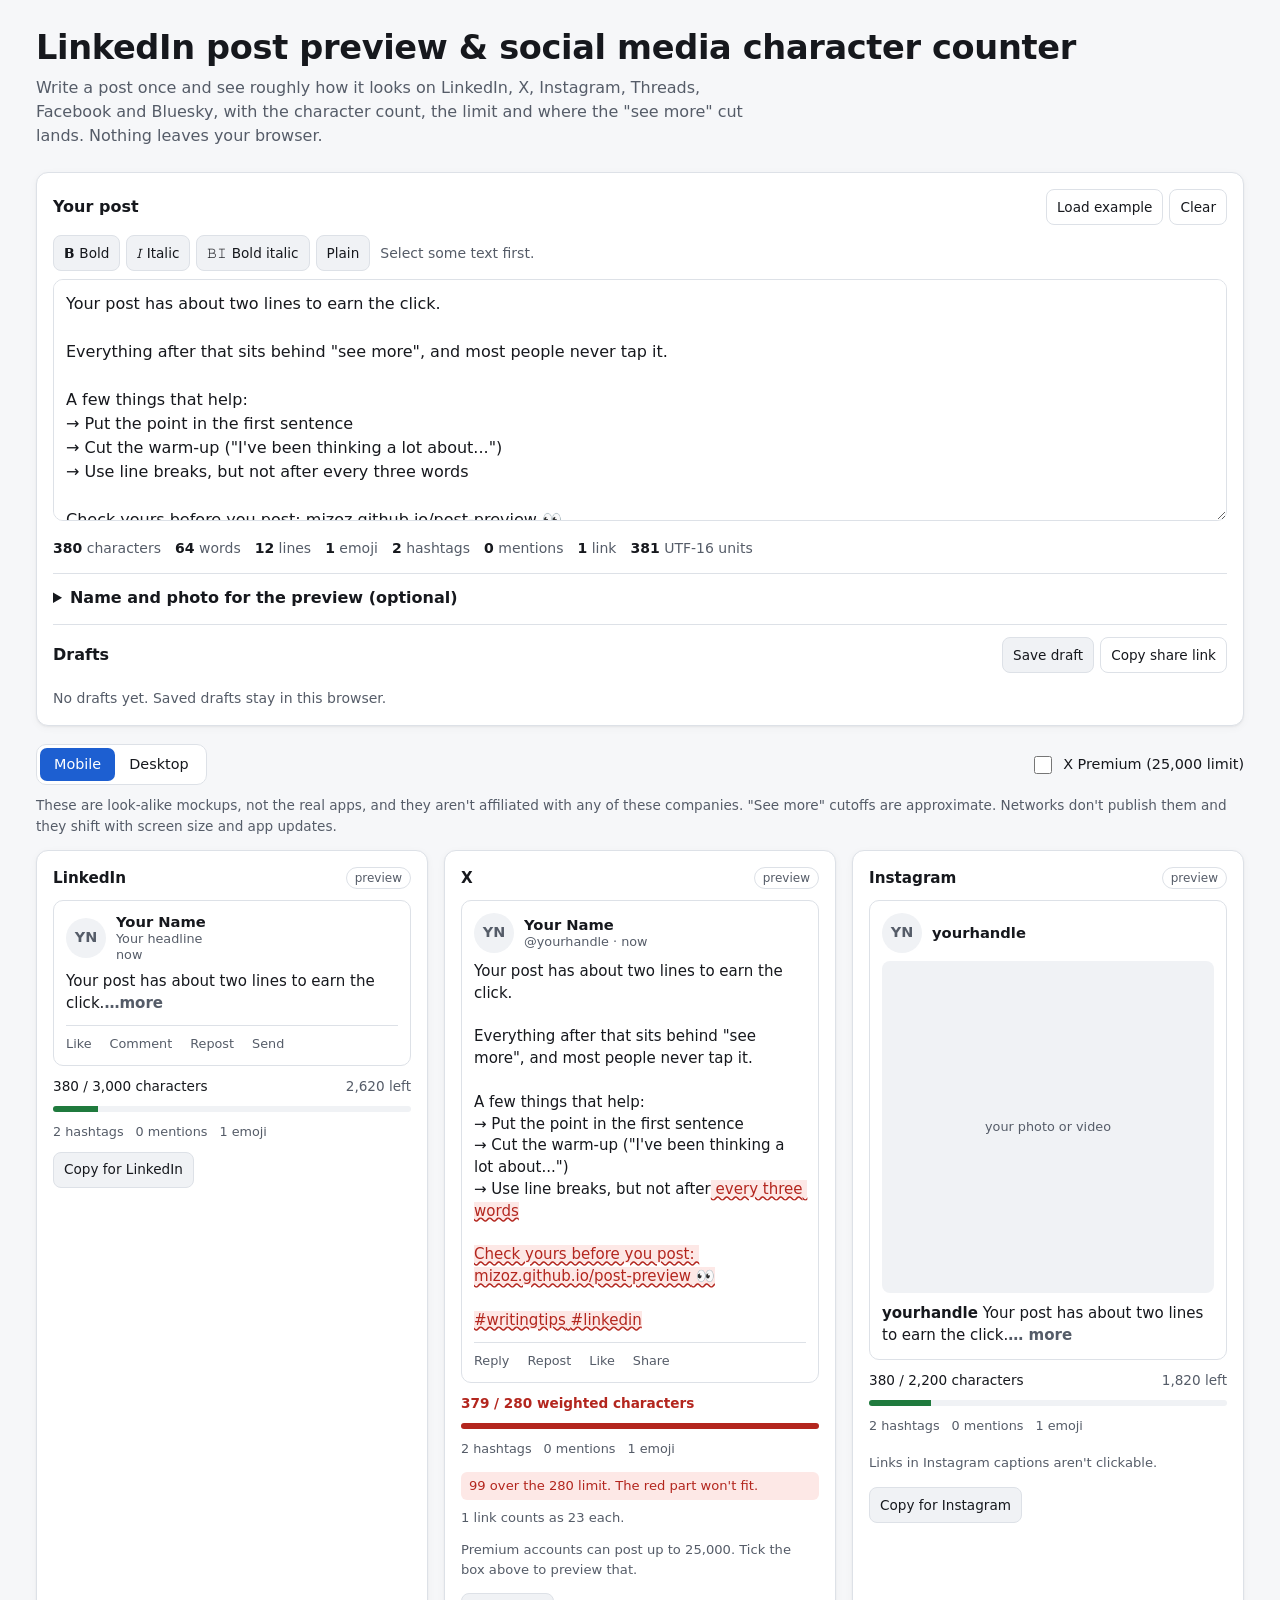
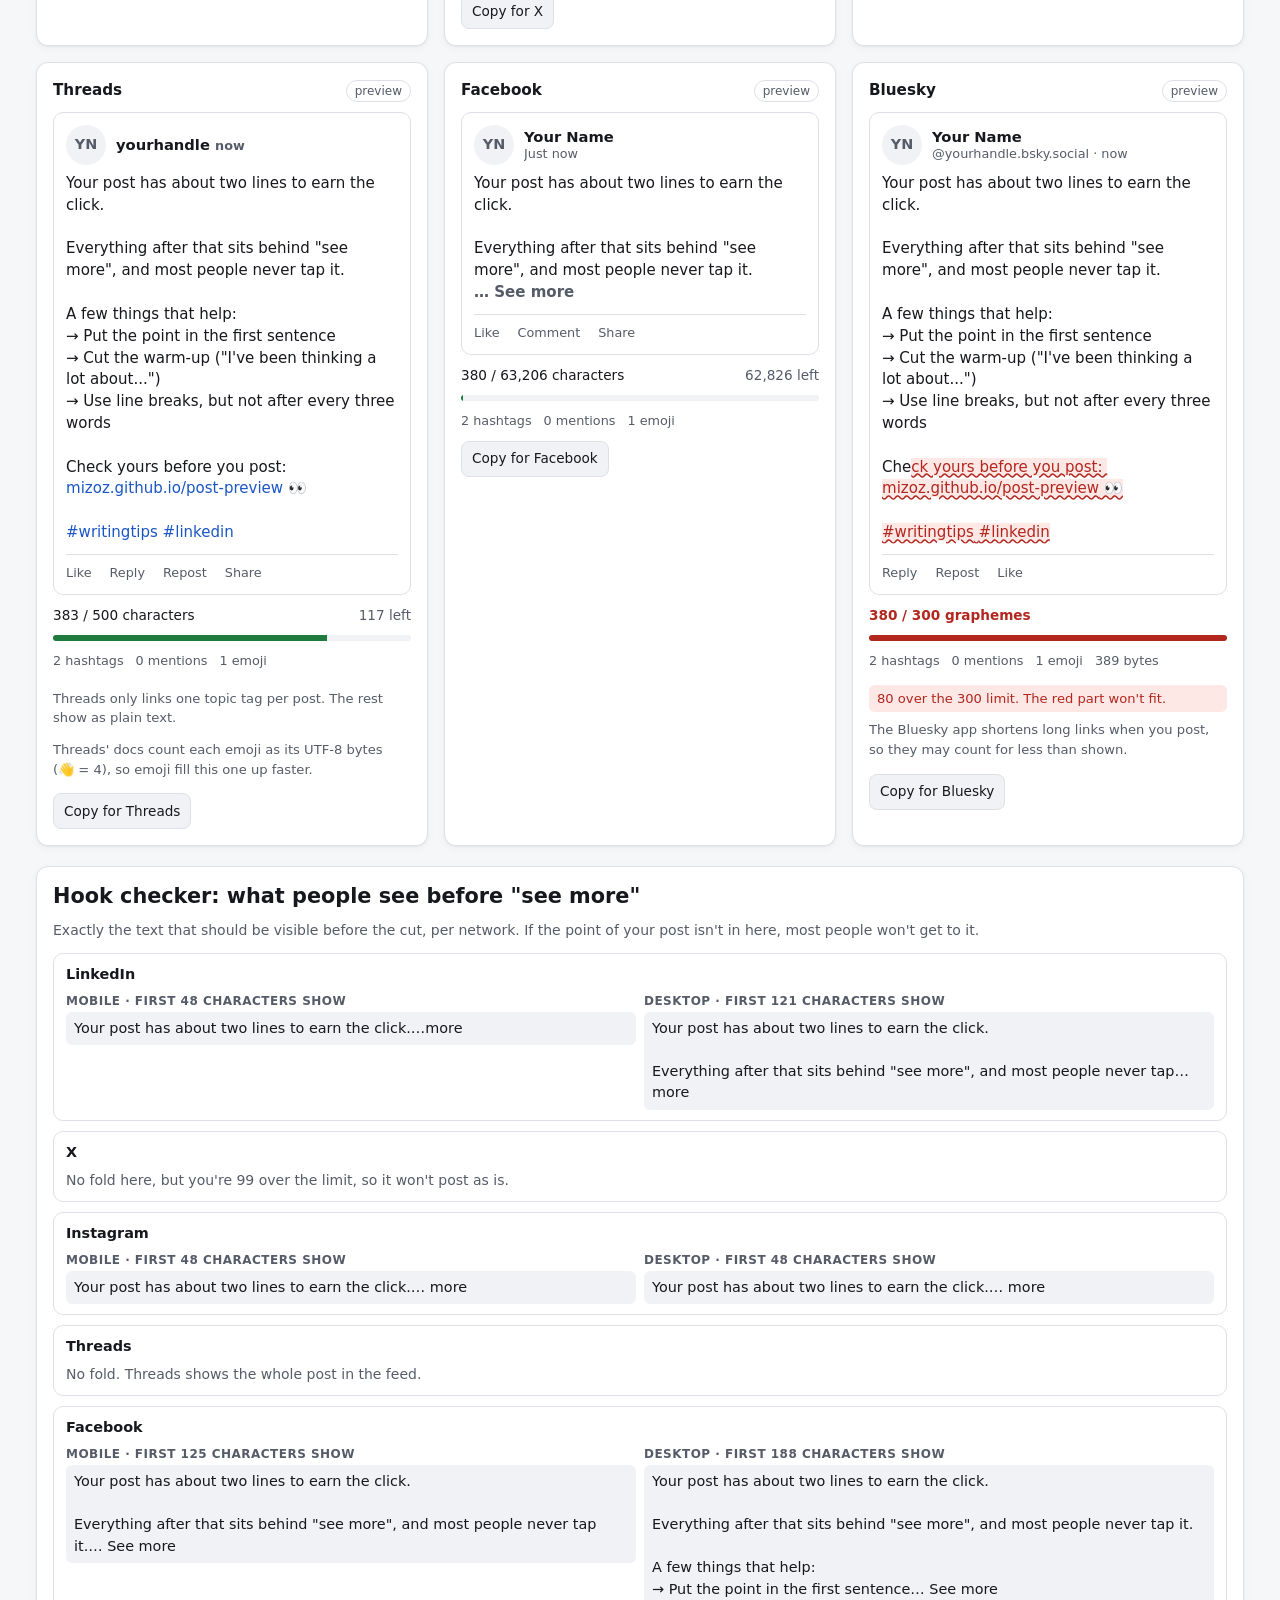
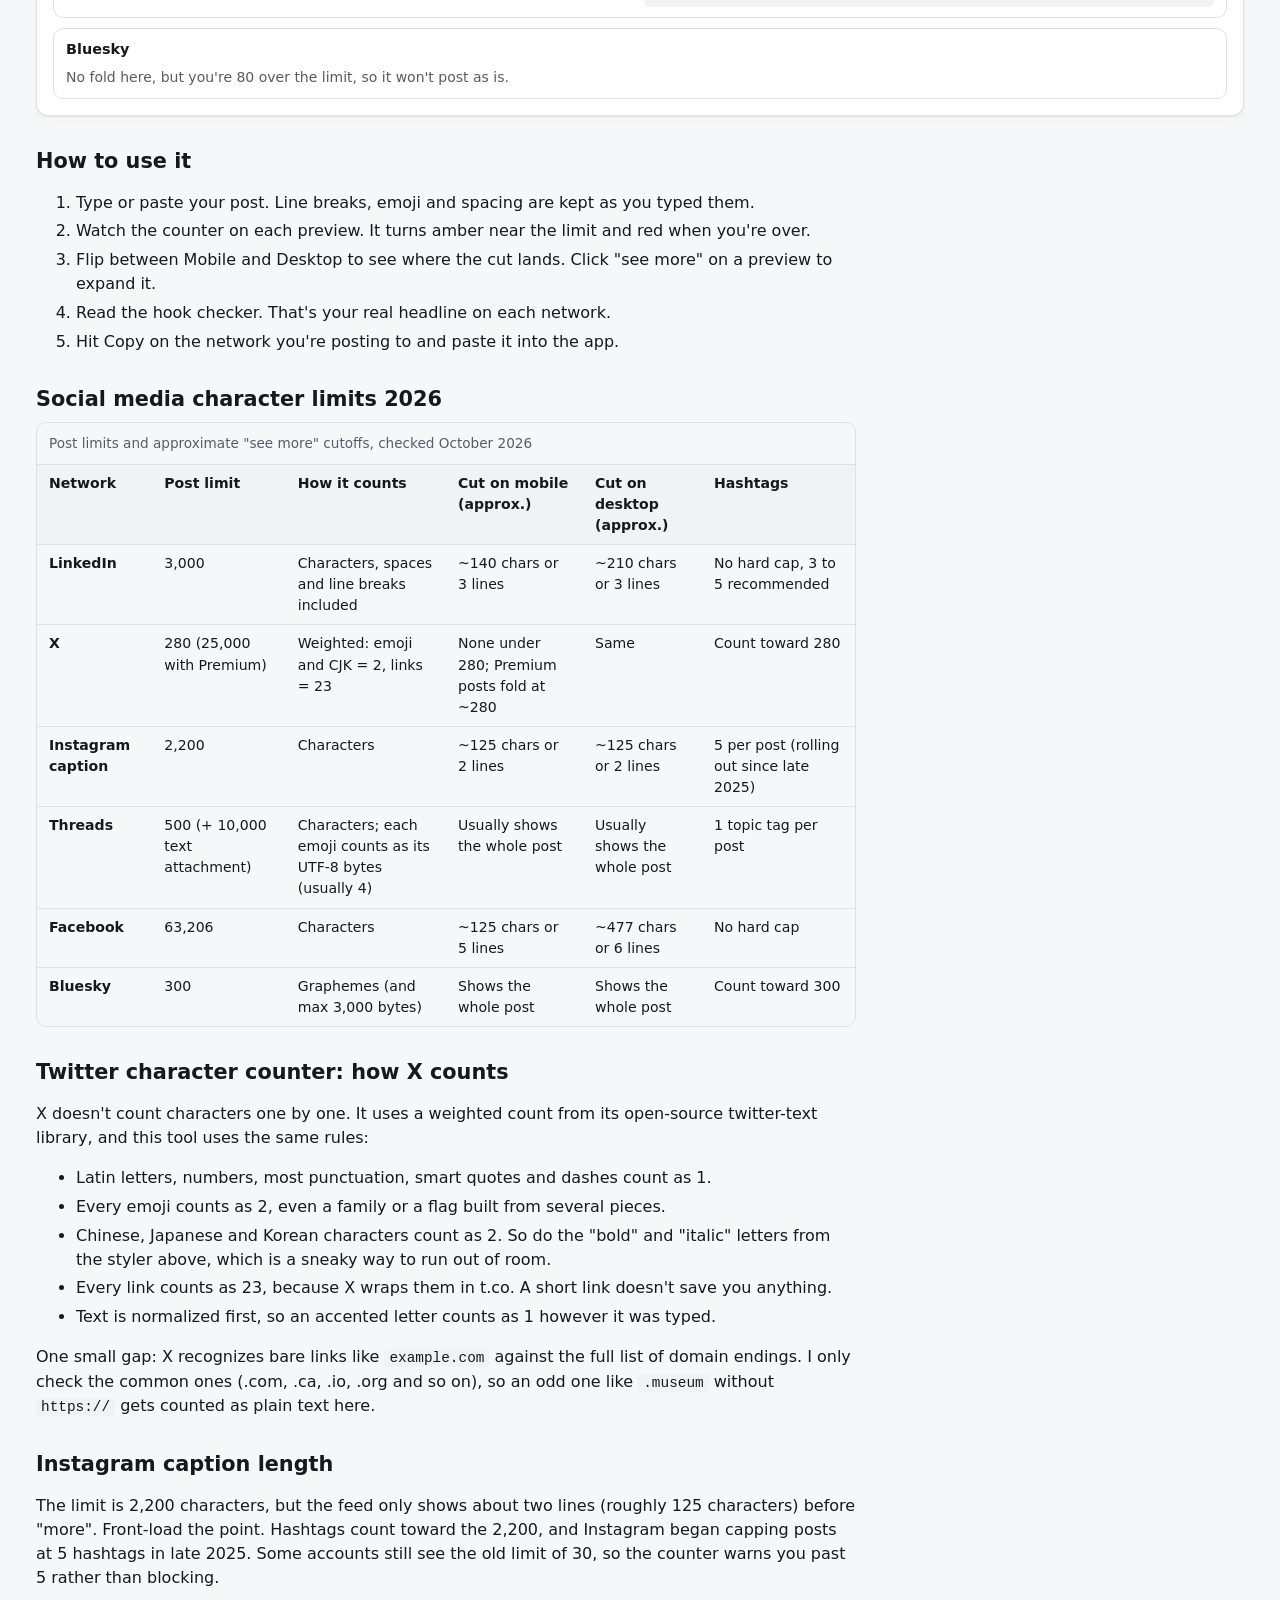
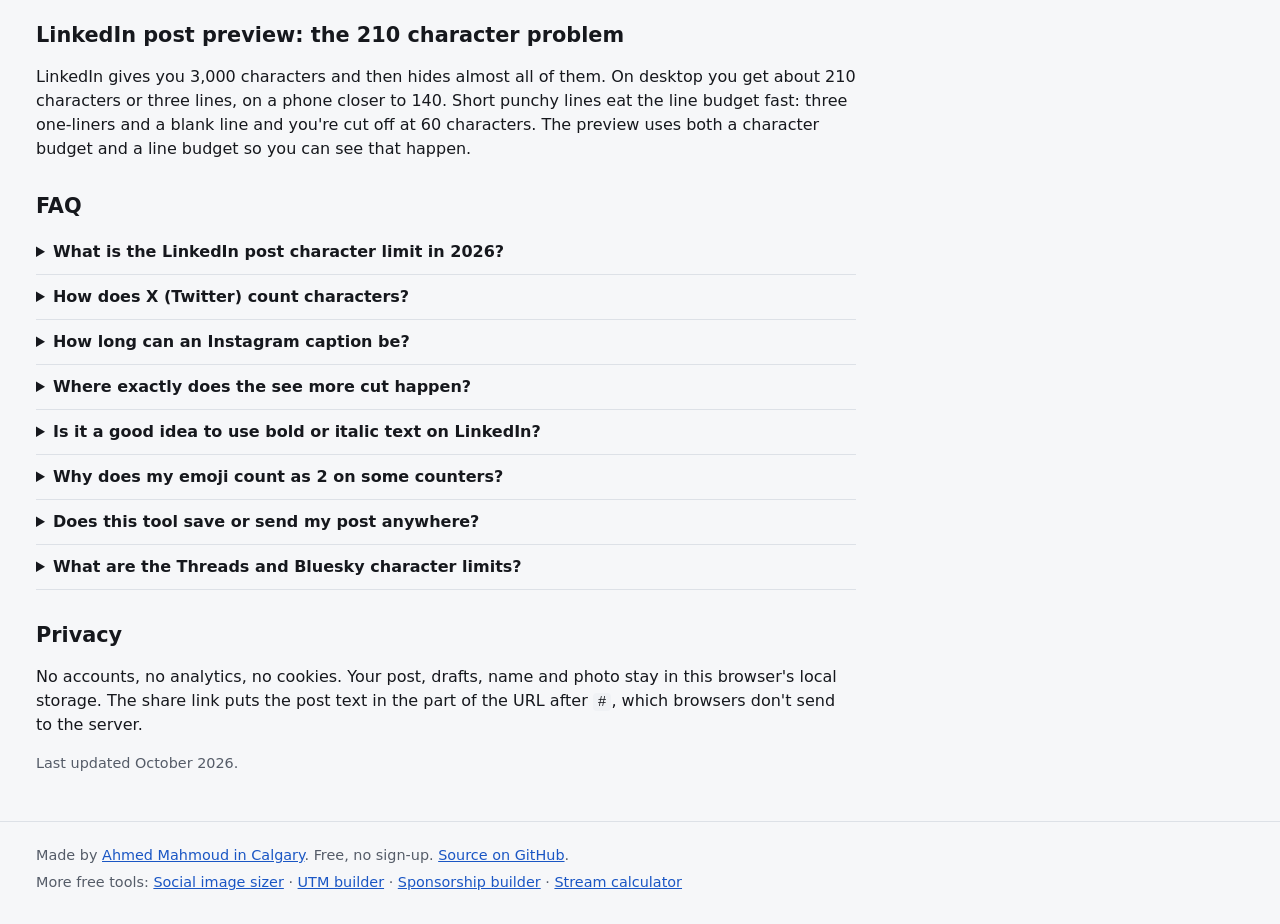
==== index.html @ 4b6f034e "first version" ====
<!doctype html>
<html lang="en">
<head>
<meta charset="utf-8">
<meta name="viewport" content="width=device-width, initial-scale=1">
<title>LinkedIn Post Preview &amp; Social Media Character Counter</title>
<meta name="description" content="Free LinkedIn post preview and character counter for X, Instagram, Threads, Facebook and Bluesky. See the see-more cutoff before you post.">
<link rel="canonical" href="https://mizoz.github.io/post-preview/">
<meta name="theme-color" content="#f6f7f9" media="(prefers-color-scheme: light)">
<meta name="theme-color" content="#14161a" media="(prefers-color-scheme: dark)">
<meta name="color-scheme" content="light dark">
<link rel="icon" href="favicon.svg" type="image/svg+xml">
<meta property="og:type" content="website">
<meta property="og:title" content="Post Preview: LinkedIn post preview and social character counter">
<meta property="og:description" content="Write once, see it on LinkedIn, X, Instagram, Threads, Facebook and Bluesky, with limits and see-more cutoffs.">
<meta property="og:url" content="https://mizoz.github.io/post-preview/">
<meta property="og:image" content="https://mizoz.github.io/post-preview/og.png">
<meta property="og:image:width" content="1200">
<meta property="og:image:height" content="630">
<meta name="twitter:card" content="summary_large_image">
<meta name="twitter:title" content="Post Preview: LinkedIn post preview and social character counter">
<meta name="twitter:description" content="Write once, see it on six networks, with character limits and see-more cutoffs. Free, no sign-up.">
<meta name="twitter:image" content="https://mizoz.github.io/post-preview/og.png">
<link rel="stylesheet" href="style.css">
<script type="application/ld+json">
{
  "@context": "https://schema.org",
  "@graph": [
    {
      "@type": "WebApplication",
      "name": "Post Preview",
      "url": "https://mizoz.github.io/post-preview/",
      "description": "Preview a social post on LinkedIn, X, Instagram, Threads, Facebook and Bluesky, with character limits and see-more cutoffs.",
      "applicationCategory": "UtilitiesApplication",
      "operatingSystem": "Any",
      "offers": {"@type": "Offer", "price": "0", "priceCurrency": "CAD"},
      "datePublished": "2026-10-21",
      "author": {"@type":"Person","name":"Ahmed Mahmoud","url":"https://mizoz.github.io/","jobTitle":"Founder, FirstShow","address":{"@type":"PostalAddress","addressLocality":"Calgary","addressRegion":"AB","addressCountry":"CA"},"sameAs":["https://github.com/mizoz","https://www.linkedin.com/in/ahmed-m-82ba28169/","https://firstshow.ca"]}
    },
    {
      "@type": "HowTo",
      "name": "How to preview a social media post before you publish",
      "step": [
        {"@type": "HowToStep", "name": "Write", "text": "Type or paste your post in the box. Line breaks and emoji are kept."},
        {"@type": "HowToStep", "name": "Check the counts", "text": "Each preview shows its count against that network's limit, plus hashtags, mentions and emoji."},
        {"@type": "HowToStep", "name": "Check the fold", "text": "Switch between mobile and desktop to see where the see-more cut lands, and read your hook in the hook checker."},
        {"@type": "HowToStep", "name": "Copy", "text": "Use the copy button on the network you're posting to, then paste it into the app."}
      ]
    },
    {
      "@type": "FAQPage",
      "mainEntity": [
        {"@type":"Question","name":"What is the LinkedIn post character limit in 2026?","acceptedAnswer":{"@type":"Answer","text":"3,000 characters for a normal post, spaces and line breaks included. Only about the first 140 characters show on mobile and about 210 on desktop before the see-more link, and fewer if you use short lines."}},
        {"@type":"Question","name":"How does X (Twitter) count characters?","acceptedAnswer":{"@type":"Answer","text":"X uses a weighted count with a 280 limit. Most Latin letters, numbers and punctuation count as 1. Emoji, Chinese, Japanese and Korean characters and most other symbols count as 2. Every link counts as 23 no matter how long it is. This tool uses the same weighting rules as X's open-source twitter-text library."}},
        {"@type":"Question","name":"How long can an Instagram caption be?","acceptedAnswer":{"@type":"Answer","text":"2,200 characters. The feed shows roughly the first 125 characters, about two lines, before the more link. Instagram also began limiting posts to 5 hashtags in late 2025."}},
        {"@type":"Question","name":"Where exactly does the see more cut happen?","acceptedAnswer":{"@type":"Answer","text":"No network publishes it, and it changes with screen width, font size and app version. The cutoffs here are approximate, based on observed behaviour in 2026: a character budget plus a line budget, whichever runs out first."}},
        {"@type":"Question","name":"Is it a good idea to use bold or italic text on LinkedIn?","acceptedAnswer":{"@type":"Answer","text":"Use it sparingly. The bold and italic letters are actually math symbols, so screen readers may read them letter by letter or skip them, and they don't show up in search. Keep them off names, keywords and anything important."}},
        {"@type":"Question","name":"Why does my emoji count as 2 on some counters?","acceptedAnswer":{"@type":"Answer","text":"Many emoji are stored as two or more code units, and skin tones or families join several together. This tool counts what you see (a grapheme) as one, except on X, where every emoji counts as 2, and Threads, whose docs count an emoji as its UTF-8 bytes (usually 4)."}},
        {"@type":"Question","name":"Does this tool save or send my post anywhere?","acceptedAnswer":{"@type":"Answer","text":"No. Everything runs in your browser. Drafts, your name and photo are saved only in your browser's local storage, and you can delete them any time."}},
        {"@type":"Question","name":"What are the Threads and Bluesky character limits?","acceptedAnswer":{"@type":"Answer","text":"Threads allows 500 characters per post, plus an optional text attachment of up to 10,000. Threads' developer docs count each emoji as its UTF-8 bytes, so a typical emoji uses 4. Bluesky allows 300 graphemes per post."}}
      ]
    }
  ]
}
</script>
</head>
<body>
<a class="skip" href="#composer">Skip to the editor</a>
<header class="top">
  <div class="wrap">
    <h1>LinkedIn post preview &amp; social media character counter</h1>
    <p class="lede">Write a post once and see roughly how it looks on LinkedIn, X, Instagram, Threads, Facebook and Bluesky, with the character count, the limit and where the "see more" cut lands. Nothing leaves your browser.</p>
  </div>
</header>

<main class="wrap">
  <section class="tool" aria-label="Post editor and previews">
    <div class="editor card">
      <div class="row between">
        <label for="composer" class="lbl">Your post</label>
        <div class="row gap-s">
          <button type="button" class="btn ghost small" id="btnExample">Load example</button>
          <button type="button" class="btn ghost small" id="btnClear">Clear</button>
        </div>
      </div>
      <div class="fmt" role="toolbar" aria-label="Text styling">
        <button type="button" class="btn small" data-style="bold" title="Bold the selected text"><span aria-hidden="true">𝗕</span> Bold</button>
        <button type="button" class="btn small" data-style="italic" title="Italicize the selected text"><span aria-hidden="true">𝘐</span> Italic</button>
        <button type="button" class="btn small" data-style="bolditalic" title="Bold italic"><span aria-hidden="true">𝙱𝙸</span> Bold italic</button>
        <button type="button" class="btn small" data-style="plain" title="Turn styled letters back into normal text">Plain</button>
        <span class="hint" id="fmtHint">Select some text first.</span>
      </div>
      <textarea id="composer" rows="9" spellcheck="true" placeholder="Start with the line you want people to read before they hit 'see more'…"></textarea>
      <p class="warn" id="fancyWarn" hidden>Heads up: styled letters are really math symbols. Screen readers can read them letter by letter or skip them, and search won't match them. Keep them off names and key words.</p>
      <div class="stats" id="stats" aria-live="polite"></div>

      <details class="profile">
        <summary>Name and photo for the preview (optional)</summary>
        <div class="grid2">
          <div class="field">
            <label for="pName">Display name</label>
            <input id="pName" type="text" autocomplete="off" placeholder="Your Name">
          </div>
          <div class="field">
            <label for="pHandle">Handle</label>
            <input id="pHandle" type="text" autocomplete="off" placeholder="yourhandle">
          </div>
          <div class="field">
            <label for="pHeadline">Headline (LinkedIn)</label>
            <input id="pHeadline" type="text" autocomplete="off" placeholder="What you do">
          </div>
          <div class="field">
            <label for="pPhoto">Photo</label>
            <input id="pPhoto" type="file" accept="image/*">
            <button type="button" class="btn ghost small" id="btnNoPhoto" hidden>Remove photo</button>
          </div>
        </div>
        <p class="hint">The photo is shrunk and kept in this browser only.</p>
      </details>

      <div class="drafts">
        <div class="row between">
          <h2 class="h3">Drafts</h2>
          <div class="row gap-s">
            <button type="button" class="btn small" id="btnSave">Save draft</button>
            <button type="button" class="btn ghost small" id="btnShare">Copy share link</button>
          </div>
        </div>
        <ul id="draftList" class="draft-list"></ul>
        <p class="hint" id="draftEmpty">No drafts yet. Saved drafts stay in this browser.</p>
      </div>
    </div>

    <div class="controls row between">
      <fieldset class="seg" aria-label="Preview size">
        <legend class="sr">Preview size</legend>
        <input type="radio" name="device" id="dMobile" value="mobile" checked><label for="dMobile">Mobile</label>
        <input type="radio" name="device" id="dDesktop" value="desktop"><label for="dDesktop">Desktop</label>
      </fieldset>
      <label class="check"><input type="checkbox" id="xPremium"> X Premium (25,000 limit)</label>
    </div>

    <p class="note">These are look-alike mockups, not the real apps, and they aren't affiliated with any of these companies. "See more" cutoffs are approximate. Networks don't publish them and they shift with screen size and app updates.</p>

    <div class="previews" id="previews"></div>

    <section class="hook card" aria-labelledby="hookH">
      <h2 id="hookH">Hook checker: what people see before "see more"</h2>
      <p class="hint">Exactly the text that should be visible before the cut, per network. If the point of your post isn't in here, most people won't get to it.</p>
      <div id="hooks" class="hooks"></div>
    </section>
  </section>

  <article class="content">
    <h2>How to use it</h2>
    <ol>
      <li>Type or paste your post. Line breaks, emoji and spacing are kept as you typed them.</li>
      <li>Watch the counter on each preview. It turns amber near the limit and red when you're over.</li>
      <li>Flip between Mobile and Desktop to see where the cut lands. Click "see more" on a preview to expand it.</li>
      <li>Read the hook checker. That's your real headline on each network.</li>
      <li>Hit Copy on the network you're posting to and paste it into the app.</li>
    </ol>

    <h2 id="limits">Social media character limits 2026</h2>
    <div class="table-wrap">
      <table>
        <caption>Post limits and approximate "see more" cutoffs, checked October 2026</caption>
        <thead>
          <tr><th scope="col">Network</th><th scope="col">Post limit</th><th scope="col">How it counts</th><th scope="col">Cut on mobile (approx.)</th><th scope="col">Cut on desktop (approx.)</th><th scope="col">Hashtags</th></tr>
        </thead>
        <tbody>
          <tr><th scope="row">LinkedIn</th><td>3,000</td><td>Characters, spaces and line breaks included</td><td>~140 chars or 3 lines</td><td>~210 chars or 3 lines</td><td>No hard cap, 3 to 5 recommended</td></tr>
          <tr><th scope="row">X</th><td>280 (25,000 with Premium)</td><td>Weighted: emoji and CJK = 2, links = 23</td><td>None under 280; Premium posts fold at ~280</td><td>Same</td><td>Count toward 280</td></tr>
          <tr><th scope="row">Instagram caption</th><td>2,200</td><td>Characters</td><td>~125 chars or 2 lines</td><td>~125 chars or 2 lines</td><td>5 per post (rolling out since late 2025)</td></tr>
          <tr><th scope="row">Threads</th><td>500 (+ 10,000 text attachment)</td><td>Characters; each emoji counts as its UTF-8 bytes (usually 4)</td><td>Usually shows the whole post</td><td>Usually shows the whole post</td><td>1 topic tag per post</td></tr>
          <tr><th scope="row">Facebook</th><td>63,206</td><td>Characters</td><td>~125 chars or 5 lines</td><td>~477 chars or 6 lines</td><td>No hard cap</td></tr>
          <tr><th scope="row">Bluesky</th><td>300</td><td>Graphemes (and max 3,000 bytes)</td><td>Shows the whole post</td><td>Shows the whole post</td><td>Count toward 300</td></tr>
        </tbody>
      </table>
    </div>

    <h2 id="x">Twitter character counter: how X counts</h2>
    <p>X doesn't count characters one by one. It uses a weighted count from its open-source twitter-text library, and this tool uses the same rules:</p>
    <ul>
      <li>Latin letters, numbers, most punctuation, smart quotes and dashes count as 1.</li>
      <li>Every emoji counts as 2, even a family or a flag built from several pieces.</li>
      <li>Chinese, Japanese and Korean characters count as 2. So do the "bold" and "italic" letters from the styler above, which is a sneaky way to run out of room.</li>
      <li>Every link counts as 23, because X wraps them in t.co. A short link doesn't save you anything.</li>
      <li>Text is normalized first, so an accented letter counts as 1 however it was typed.</li>
    </ul>
    <p>One small gap: X recognizes bare links like <code>example.com</code> against the full list of domain endings. I only check the common ones (.com, .ca, .io, .org and so on), so an odd one like <code>.museum</code> without <code>https://</code> gets counted as plain text here.</p>

    <h2 id="instagram">Instagram caption length</h2>
    <p>The limit is 2,200 characters, but the feed only shows about two lines (roughly 125 characters) before "more". Front-load the point. Hashtags count toward the 2,200, and Instagram began capping posts at 5 hashtags in late 2025. Some accounts still see the old limit of 30, so the counter warns you past 5 rather than blocking.</p>

    <h2 id="linkedin">LinkedIn post preview: the 210 character problem</h2>
    <p>LinkedIn gives you 3,000 characters and then hides almost all of them. On desktop you get about 210 characters or three lines, on a phone closer to 140. Short punchy lines eat the line budget fast: three one-liners and a blank line and you're cut off at 60 characters. The preview uses both a character budget and a line budget so you can see that happen.</p>

    <h2 id="faq">FAQ</h2>
    <div class="faq">
      <details><summary>What is the LinkedIn post character limit in 2026?</summary><p>3,000 characters for a normal post, spaces and line breaks included. Only about the first 140 characters show on mobile and about 210 on desktop before the see-more link, and fewer if you use short lines.</p></details>
      <details><summary>How does X (Twitter) count characters?</summary><p>X uses a weighted count with a 280 limit. Most Latin letters, numbers and punctuation count as 1. Emoji, Chinese, Japanese and Korean characters and most other symbols count as 2. Every link counts as 23 no matter how long it is. This tool uses the same weighting rules as X's open-source twitter-text library.</p></details>
      <details><summary>How long can an Instagram caption be?</summary><p>2,200 characters. The feed shows roughly the first 125 characters, about two lines, before the more link. Instagram also began limiting posts to 5 hashtags in late 2025.</p></details>
      <details><summary>Where exactly does the see more cut happen?</summary><p>No network publishes it, and it changes with screen width, font size and app version. The cutoffs here are approximate, based on observed behaviour in 2026: a character budget plus a line budget, whichever runs out first.</p></details>
      <details><summary>Is it a good idea to use bold or italic text on LinkedIn?</summary><p>Use it sparingly. The bold and italic letters are actually math symbols, so screen readers may read them letter by letter or skip them, and they don't show up in search. Keep them off names, keywords and anything important.</p></details>
      <details><summary>Why does my emoji count as 2 on some counters?</summary><p>Many emoji are stored as two or more code units, and skin tones or families join several together. This tool counts what you see (a grapheme) as one, except on X, where every emoji counts as 2, and Threads, whose docs count an emoji as its UTF-8 bytes (usually 4).</p></details>
      <details><summary>Does this tool save or send my post anywhere?</summary><p>No. Everything runs in your browser. Drafts, your name and photo are saved only in your browser's local storage, and you can delete them any time.</p></details>
      <details><summary>What are the Threads and Bluesky character limits?</summary><p>Threads allows 500 characters per post, plus an optional text attachment of up to 10,000. Threads' developer docs count each emoji as its UTF-8 bytes, so a typical emoji uses 4. Bluesky allows 300 graphemes per post.</p></details>
    </div>

    <h2>Privacy</h2>
    <p>No accounts, no analytics, no cookies. Your post, drafts, name and photo stay in this browser's local storage. The share link puts the post text in the part of the URL after <code>#</code>, which browsers don't send to the server.</p>
    <p class="updated">Last updated October 2026.</p>
  </article>
</main>

<footer class="foot">
  <div class="wrap">
    <p>Made by <a href="https://mizoz.github.io/">Ahmed Mahmoud in Calgary</a>. Free, no sign-up. <a href="https://github.com/mizoz/post-preview">Source on GitHub</a>.</p>
    <p class="more-tools">More free tools:
      <a href="https://mizoz.github.io/social-image-sizer/">Social image sizer</a> ·
      <a href="https://mizoz.github.io/utm-builder/">UTM builder</a> ·
      <a href="https://mizoz.github.io/sponsorship-builder/">Sponsorship builder</a> ·
      <a href="https://mizoz.github.io/stream-calc/">Stream calculator</a>
    </p>
  </div>
</footer>
<div class="toast" id="toast" role="status" aria-live="polite"></div>
<script src="count.js"></script>
<script src="app.js"></script>
</body>
</html>
---- style.css ----
:root {
  --bg: #f6f7f9;
  --surface: #ffffff;
  --surface-2: #f0f2f5;
  --text: #16181d;
  --muted: #555c68;
  --line: #dde1e7;
  --accent: #1d5fd1;
  --accent-text: #ffffff;
  --link: #1a56c4;
  --ok: #1f7a3d;
  --warn: #8a5a00;
  --warn-bg: #fff4dc;
  --bad: #b3261e;
  --bad-bg: #fde8e6;
  --fold: #c2410c;
  --focus: #1d5fd1;
  --radius: 12px;
  --shadow: 0 1px 2px rgba(0,0,0,.05), 0 2px 8px rgba(0,0,0,.04);
  color-scheme: light dark;
}
@media (prefers-color-scheme: dark) {
  :root {
    --bg: #14161a;
    --surface: #1d2026;
    --surface-2: #262a31;
    --text: #e9ebef;
    --muted: #a7aeba;
    --line: #343943;
    --accent: #6ea2ff;
    --accent-text: #0d1220;
    --link: #8ab4ff;
    --ok: #6fd28f;
    --warn: #f3c25a;
    --warn-bg: #3a2f14;
    --bad: #ff8a80;
    --bad-bg: #3d1d1b;
    --fold: #fb923c;
    --focus: #8ab4ff;
    --shadow: none;
  }
}

* { box-sizing: border-box; }
html { -webkit-text-size-adjust: 100%; }
body {
  margin: 0;
  background: var(--bg);
  color: var(--text);
  font: 16px/1.5 system-ui, -apple-system, "Segoe UI", Roboto, "Helvetica Neue", Arial, sans-serif;
}
a { color: var(--link); }
:focus-visible { outline: 3px solid var(--focus); outline-offset: 2px; border-radius: 4px; }
.wrap { max-width: 1240px; margin: 0 auto; padding: 0 16px; }
.sr { position: absolute; width: 1px; height: 1px; overflow: hidden; clip: rect(0 0 0 0); white-space: nowrap; }
.skip { position: absolute; left: -999px; top: 8px; background: var(--surface); padding: 8px 12px; z-index: 10; }
.skip:focus { left: 8px; }

.top { padding: 28px 0 12px; }
h1 { font-size: clamp(1.45rem, 3.4vw, 2.1rem); line-height: 1.2; margin: 0 0 8px; letter-spacing: -.01em; }
.lede { color: var(--muted); max-width: 70ch; margin: 0; }
h2 { font-size: 1.3rem; margin: 2rem 0 .6rem; line-height: 1.3; }
.h3 { font-size: 1rem; margin: 0; }

.card { background: var(--surface); border: 1px solid var(--line); border-radius: var(--radius); box-shadow: var(--shadow); padding: 16px; }
.row { display: flex; align-items: center; flex-wrap: wrap; gap: 12px; }
.between { justify-content: space-between; }
.gap-s { gap: 6px; }
.lbl { font-weight: 600; }
.hint { color: var(--muted); font-size: .875rem; margin: .4rem 0 0; }
.note { color: var(--muted); font-size: .85rem; margin: 10px 0 14px; }

.btn {
  font: inherit; font-size: .95rem;
  border: 1px solid var(--line); background: var(--surface-2); color: var(--text);
  border-radius: 8px; padding: 8px 14px; cursor: pointer; min-height: 40px;
}
.btn:hover { border-color: var(--muted); }
.btn.small { font-size: .85rem; padding: 6px 10px; min-height: 36px; }
.btn.ghost { background: transparent; }
.btn.primary { background: var(--accent); color: var(--accent-text); border-color: var(--accent); }

.tool { margin-top: 12px; }
.fmt { display: flex; flex-wrap: wrap; gap: 6px; align-items: center; margin: 10px 0 8px; }
.fmt .hint { margin: 0 0 0 4px; }
textarea {
  width: 100%; min-height: 200px; resize: vertical;
  font: inherit; font-size: 16px; line-height: 1.5;
  color: var(--text); background: var(--surface);
  border: 1px solid var(--line); border-radius: 10px; padding: 12px;
}
input[type=text] { width: 100%; font: inherit; color: var(--text); background: var(--surface); border: 1px solid var(--line); border-radius: 8px; padding: 8px 10px; min-height: 40px; }
input[type=file] { font-size: .85rem; max-width: 100%; color: var(--text); }
.field label { display: block; font-size: .875rem; font-weight: 600; margin-bottom: 4px; }
.grid2 { display: grid; grid-template-columns: 1fr; gap: 12px; margin-top: 12px; }
@media (min-width: 640px) { .grid2 { grid-template-columns: 1fr 1fr; } }

.warn { background: var(--warn-bg); color: var(--warn); border-radius: 8px; padding: 8px 12px; font-size: .9rem; margin: 8px 0 0; }
.stats { display: flex; flex-wrap: wrap; gap: 6px 14px; font-size: .875rem; color: var(--muted); margin-top: 10px; }
.stats b { color: var(--text); font-variant-numeric: tabular-nums; }

.profile { margin-top: 14px; border-top: 1px solid var(--line); padding-top: 12px; }
.profile summary, .faq summary { cursor: pointer; font-weight: 600; }

.drafts { margin-top: 14px; border-top: 1px solid var(--line); padding-top: 12px; }
.draft-list { list-style: none; padding: 0; margin: 8px 0 0; display: grid; gap: 6px; }
.draft-list li { display: flex; gap: 8px; align-items: center; background: var(--surface-2); border-radius: 8px; padding: 6px 6px 6px 10px; }
.draft-list .dtext { flex: 1; min-width: 0; overflow: hidden; text-overflow: ellipsis; white-space: nowrap; font-size: .9rem; }
.draft-list time { color: var(--muted); font-size: .8rem; white-space: nowrap; }

.controls { margin-top: 18px; }
.seg { border: 1px solid var(--line); border-radius: 10px; padding: 3px; margin: 0; display: inline-flex; background: var(--surface); }
.seg input { position: absolute; opacity: 0; width: 1px; height: 1px; }
.seg label { padding: 6px 14px; border-radius: 7px; cursor: pointer; font-size: .9rem; }
.seg input:checked + label { background: var(--accent); color: var(--accent-text); }
.seg input:focus-visible + label { outline: 3px solid var(--focus); outline-offset: 1px; }
.check { display: inline-flex; gap: 8px; align-items: center; font-size: .9rem; cursor: pointer; }
.check input { width: 18px; height: 18px; }

.previews { display: grid; gap: 16px; grid-template-columns: 1fr; }
@media (min-width: 760px) { .previews { grid-template-columns: repeat(2, minmax(0, 1fr)); } }
@media (min-width: 1140px) { .previews { grid-template-columns: repeat(3, minmax(0, 1fr)); } }
.previews.desktop { grid-template-columns: 1fr; }
@media (min-width: 1000px) { .previews.desktop { grid-template-columns: repeat(2, minmax(0, 1fr)); } }

.pv { display: flex; flex-direction: column; gap: 10px; min-width: 0; }
.pv-head { display: flex; justify-content: space-between; align-items: center; gap: 8px; }
.pv-name { font-weight: 700; font-size: .95rem; margin: 0; }
.pv-tag { font-size: .75rem; color: var(--muted); border: 1px solid var(--line); border-radius: 999px; padding: 1px 8px; }

.mock { border: 1px solid var(--line); border-radius: 10px; padding: 12px; background: var(--surface); margin: 0 auto; width: 100%; }
.previews:not(.desktop) .mock { max-width: 380px; }
.mock .who { display: flex; gap: 10px; align-items: center; margin-bottom: 8px; min-width: 0; }
.avatar { width: 40px; height: 40px; border-radius: 50%; background: var(--surface-2); color: var(--muted); display: grid; place-items: center; font-weight: 700; flex: none; overflow: hidden; font-size: .9rem; }
.avatar img { width: 100%; height: 100%; object-fit: cover; }
.mock.square .avatar { border-radius: 10px; }
.who-text { min-width: 0; line-height: 1.25; }
.who-name { font-weight: 700; font-size: .92rem; overflow: hidden; text-overflow: ellipsis; white-space: nowrap; }
.who-sub { color: var(--muted); font-size: .8rem; overflow: hidden; text-overflow: ellipsis; white-space: nowrap; }
.body { white-space: pre-wrap; overflow-wrap: anywhere; font-size: .94rem; line-height: 1.45; }
.body .ent { color: var(--link); }
.body .hid { background: var(--bad-bg); }
.body .over { background: var(--bad-bg); color: var(--bad); text-decoration: underline wavy; }
.morebtn { background: none; border: 0; padding: 0; font: inherit; color: var(--muted); font-weight: 600; cursor: pointer; }
.morebtn:hover { text-decoration: underline; }
.foldmark { display: block; border-top: 2px dashed var(--fold); margin: 6px 0; position: relative; }
.foldmark span { position: absolute; right: 0; top: -11px; background: var(--surface); color: var(--fold); font-size: .7rem; font-weight: 700; padding: 0 4px; }
.mock .media { margin-top: 10px; background: var(--surface-2); border-radius: 8px; aspect-ratio: 4 / 5; display: grid; place-items: center; color: var(--muted); font-size: .8rem; }
.mock.ig .media { margin: 0 0 10px; aspect-ratio: 1; }
.mock .ig-name { font-weight: 700; }
.mock .actions { display: flex; gap: 18px; margin-top: 10px; color: var(--muted); font-size: .8rem; border-top: 1px solid var(--line); padding-top: 8px; }

.meter { height: 6px; border-radius: 99px; background: var(--surface-2); overflow: hidden; }
.meter i { display: block; height: 100%; background: var(--ok); width: 0; }
.meter.near i { background: var(--warn); }
.meter.over i { background: var(--bad); }
.pv-count { display: flex; justify-content: space-between; gap: 8px; font-size: .85rem; font-variant-numeric: tabular-nums; }
.pv-count .left { color: var(--muted); }
.pv-count .bad { color: var(--bad); font-weight: 700; }
.pv-meta { display: flex; flex-wrap: wrap; gap: 4px 12px; font-size: .8rem; color: var(--muted); }
.pv-msgs { margin: 0; padding: 0; list-style: none; font-size: .82rem; }
.pv-msgs li { padding: 4px 8px; border-radius: 6px; margin-top: 4px; }
.pv-msgs .w { background: var(--warn-bg); color: var(--warn); }
.pv-msgs .e { background: var(--bad-bg); color: var(--bad); }
.pv-msgs .i { color: var(--muted); padding-left: 0; }

.hook { margin-top: 20px; }
.hook h2 { margin-top: 0; }
.hooks { display: grid; gap: 10px; margin-top: 12px; }
.hk { border: 1px solid var(--line); border-radius: 10px; padding: 10px 12px; }
.hk h3 { font-size: .9rem; margin: 0 0 6px; }
.hk .pair { display: grid; gap: 8px; grid-template-columns: 1fr; }
@media (min-width: 760px) { .hk .pair { grid-template-columns: 1fr 1fr; } }
.hk .lab { font-size: .75rem; color: var(--muted); font-weight: 600; text-transform: uppercase; letter-spacing: .04em; }
.hk .txt { white-space: pre-wrap; overflow-wrap: anywhere; font-size: .9rem; background: var(--surface-2); border-radius: 6px; padding: 6px 8px; margin-top: 2px; }

.content { max-width: 820px; padding-bottom: 32px; }
.content li { margin-bottom: .3rem; }
code { background: var(--surface-2); padding: 1px 5px; border-radius: 4px; font-size: .9em; }
.table-wrap { overflow-x: auto; border: 1px solid var(--line); border-radius: 10px; }
table { border-collapse: collapse; width: 100%; font-size: .88rem; min-width: 640px; }
caption { text-align: left; padding: 10px 12px; color: var(--muted); font-size: .85rem; }
th, td { text-align: left; padding: 8px 12px; border-top: 1px solid var(--line); vertical-align: top; }
thead th { background: var(--surface-2); }
.faq details { border-bottom: 1px solid var(--line); padding: 10px 0; }
.faq p { margin: .5rem 0 0; color: var(--text); }
.updated { color: var(--muted); font-size: .9rem; }

.foot { border-top: 1px solid var(--line); padding: 18px 0 28px; font-size: .9rem; color: var(--muted); }
.foot p { margin: .3rem 0; }

.toast { position: fixed; left: 50%; bottom: 20px; transform: translateX(-50%); background: var(--text); color: var(--bg); padding: 8px 14px; border-radius: 8px; font-size: .9rem; opacity: 0; pointer-events: none; transition: opacity .15s; }
.toast.show { opacity: 1; }
@media (prefers-reduced-motion: reduce) { .toast { transition: none; } }
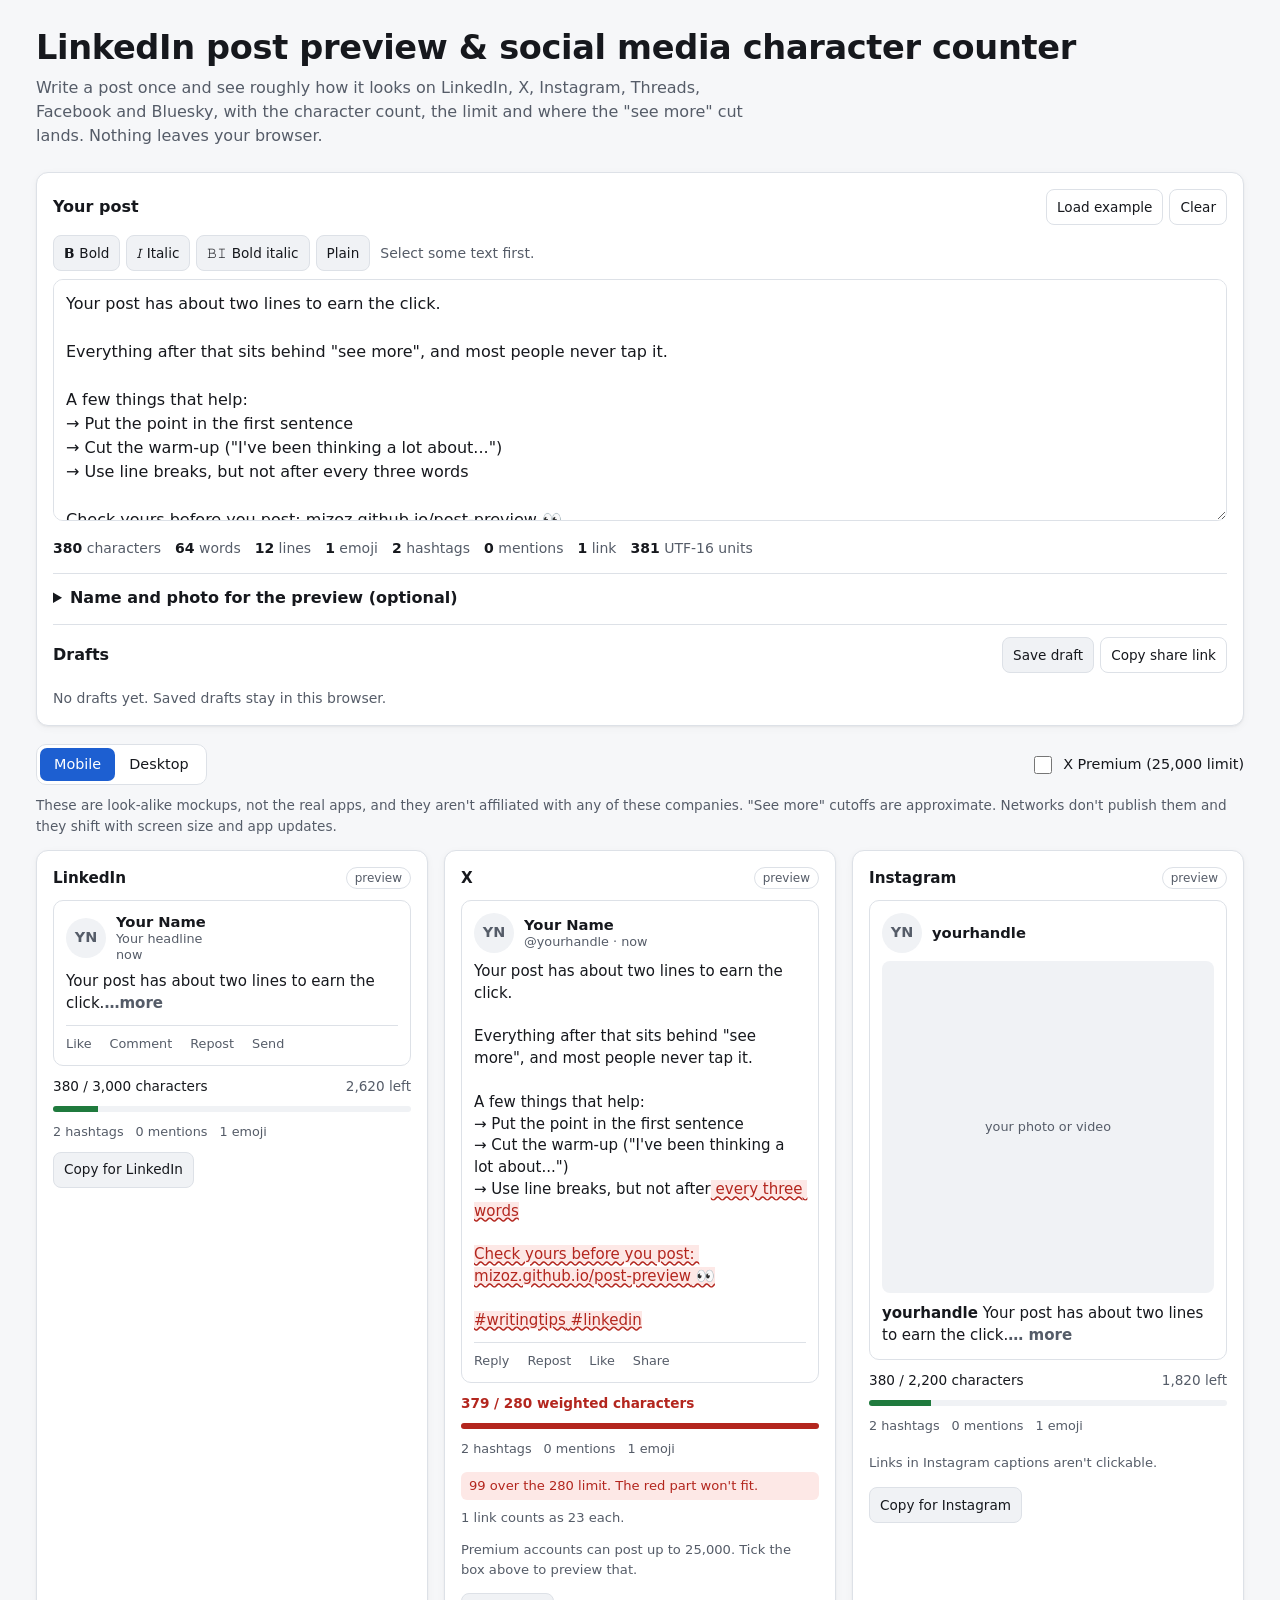
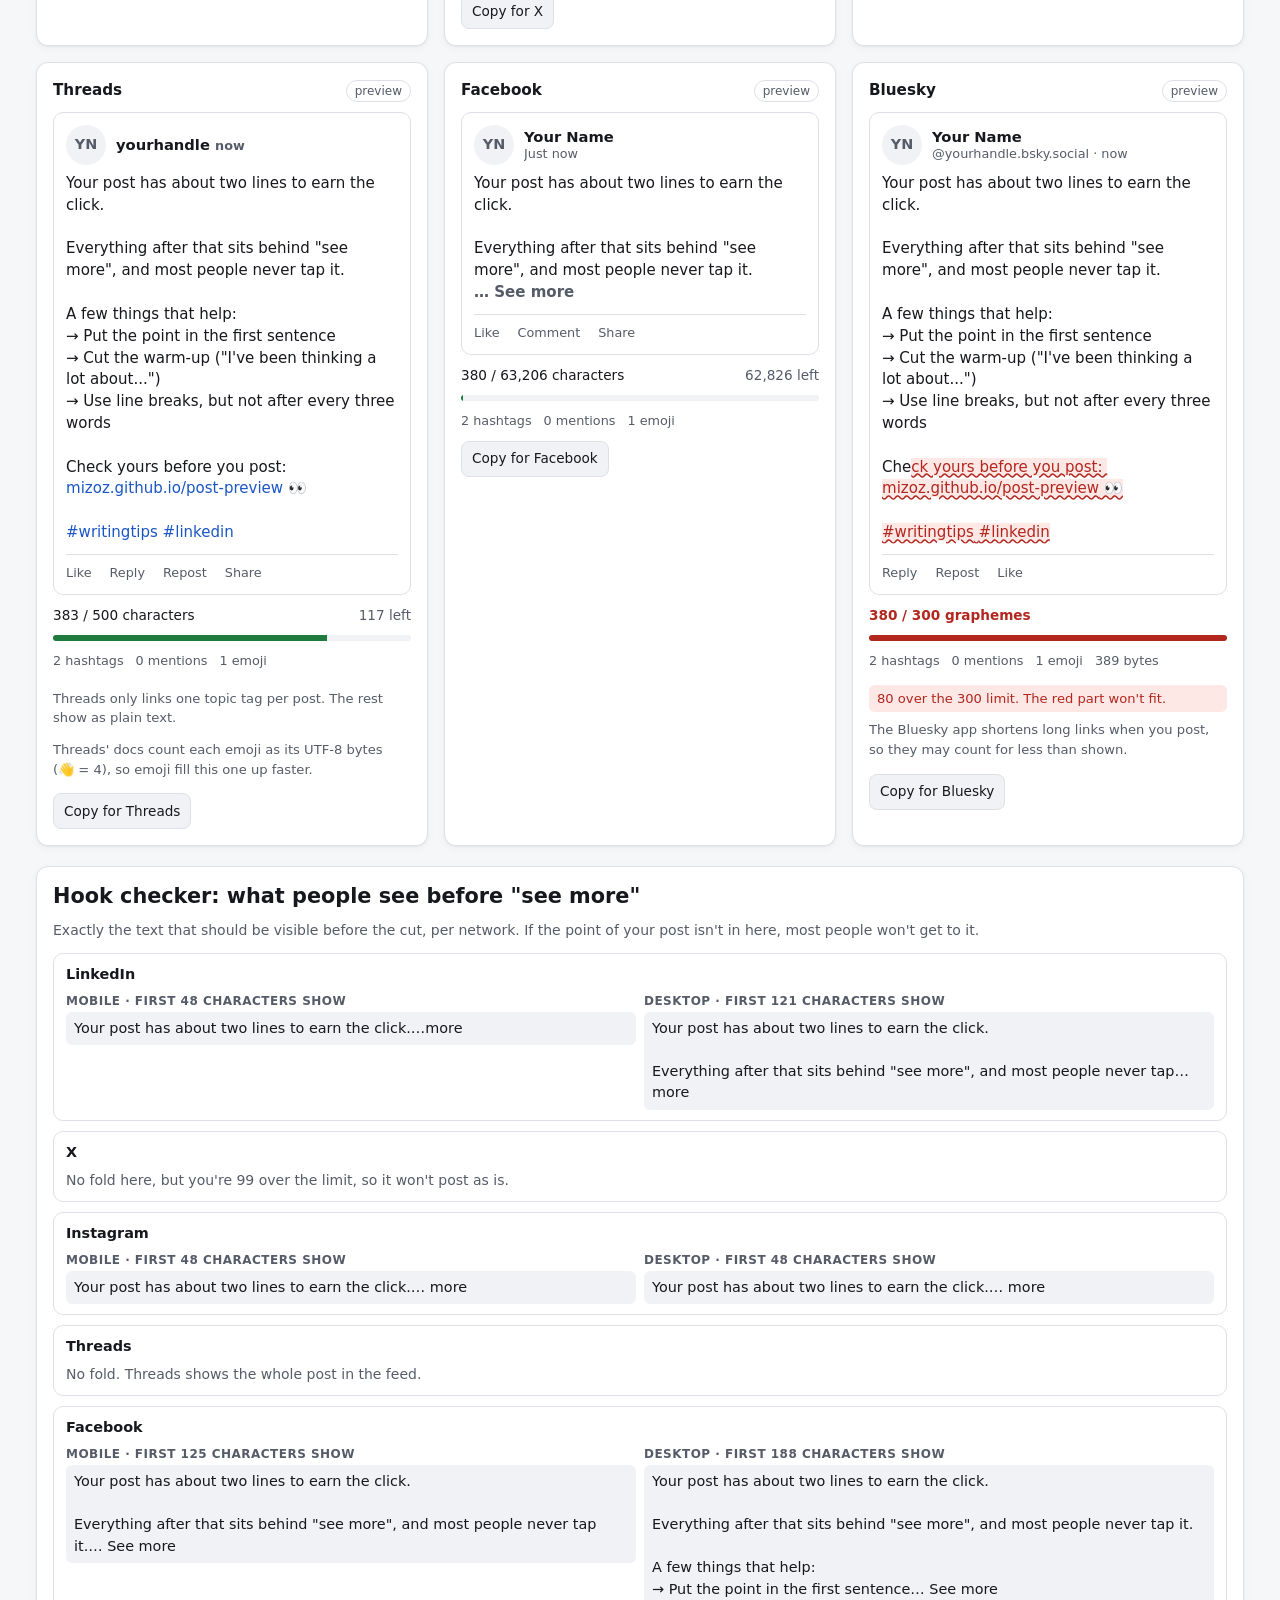
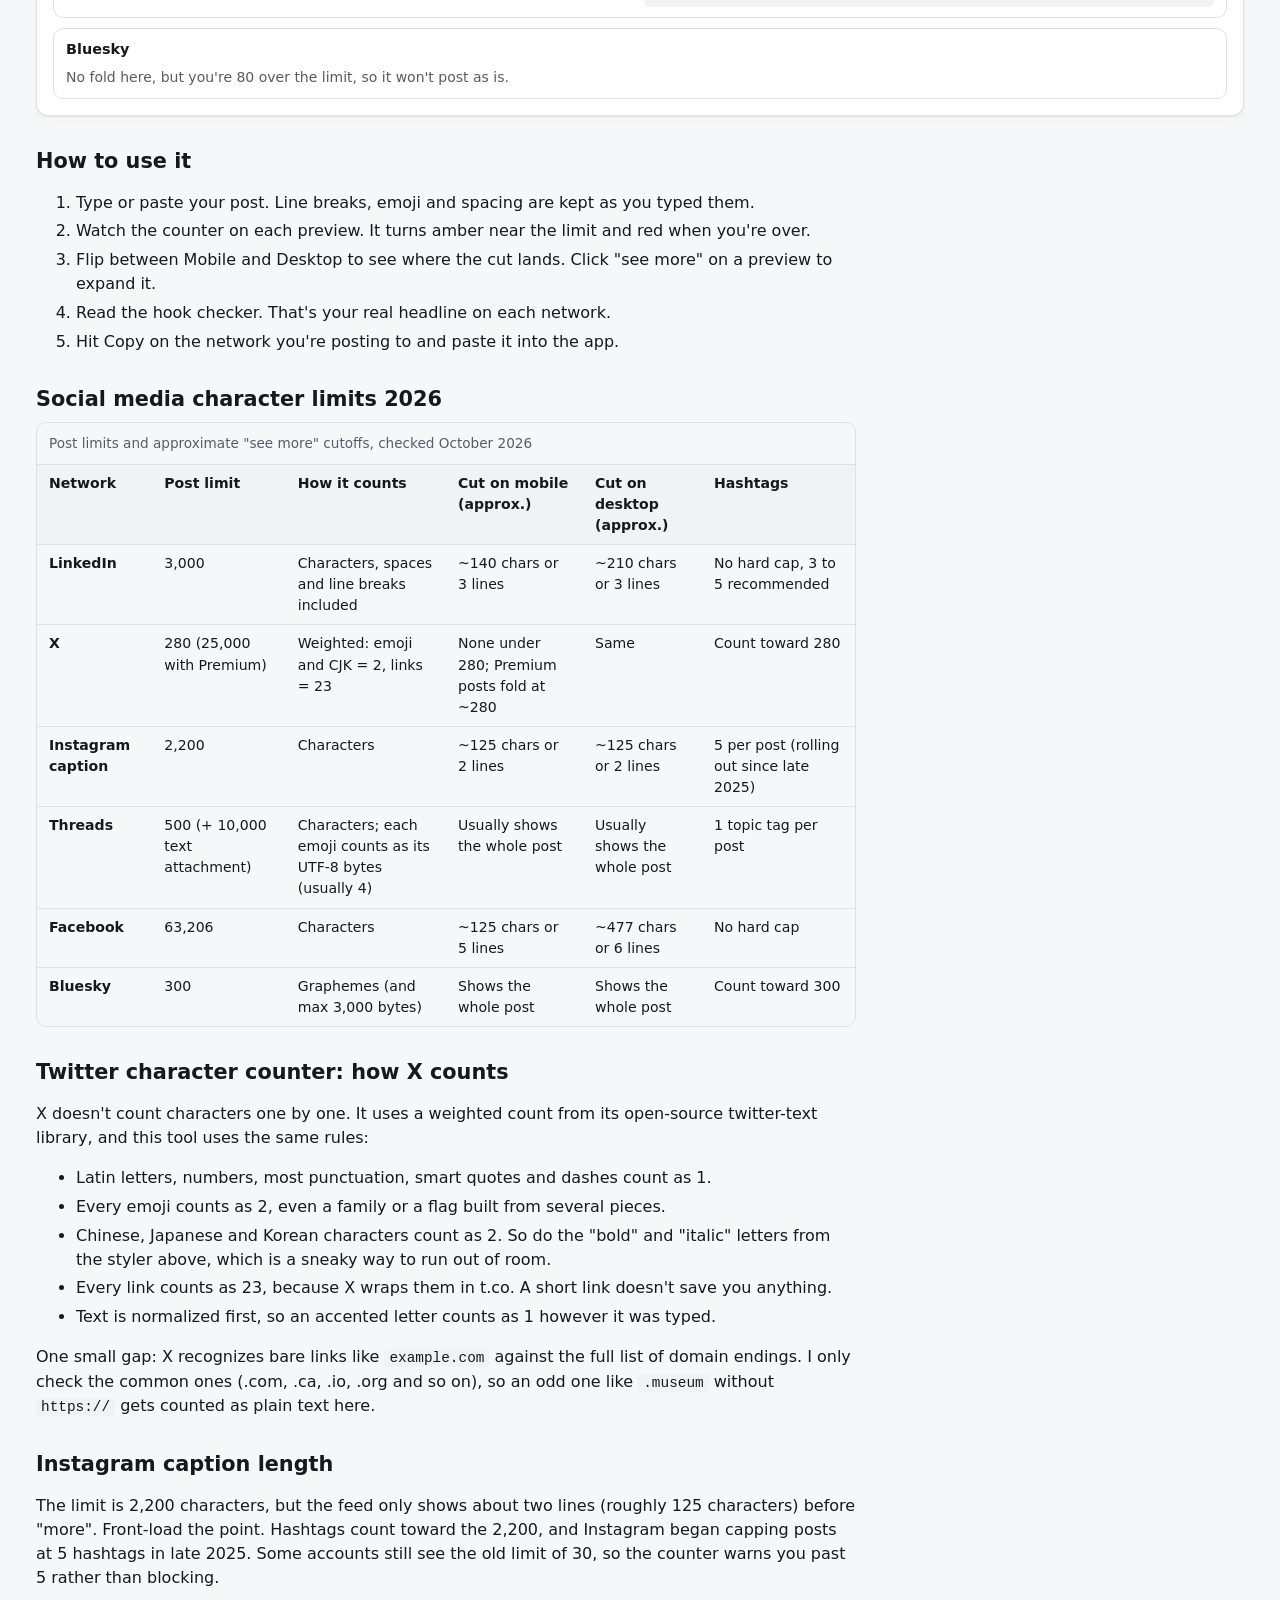
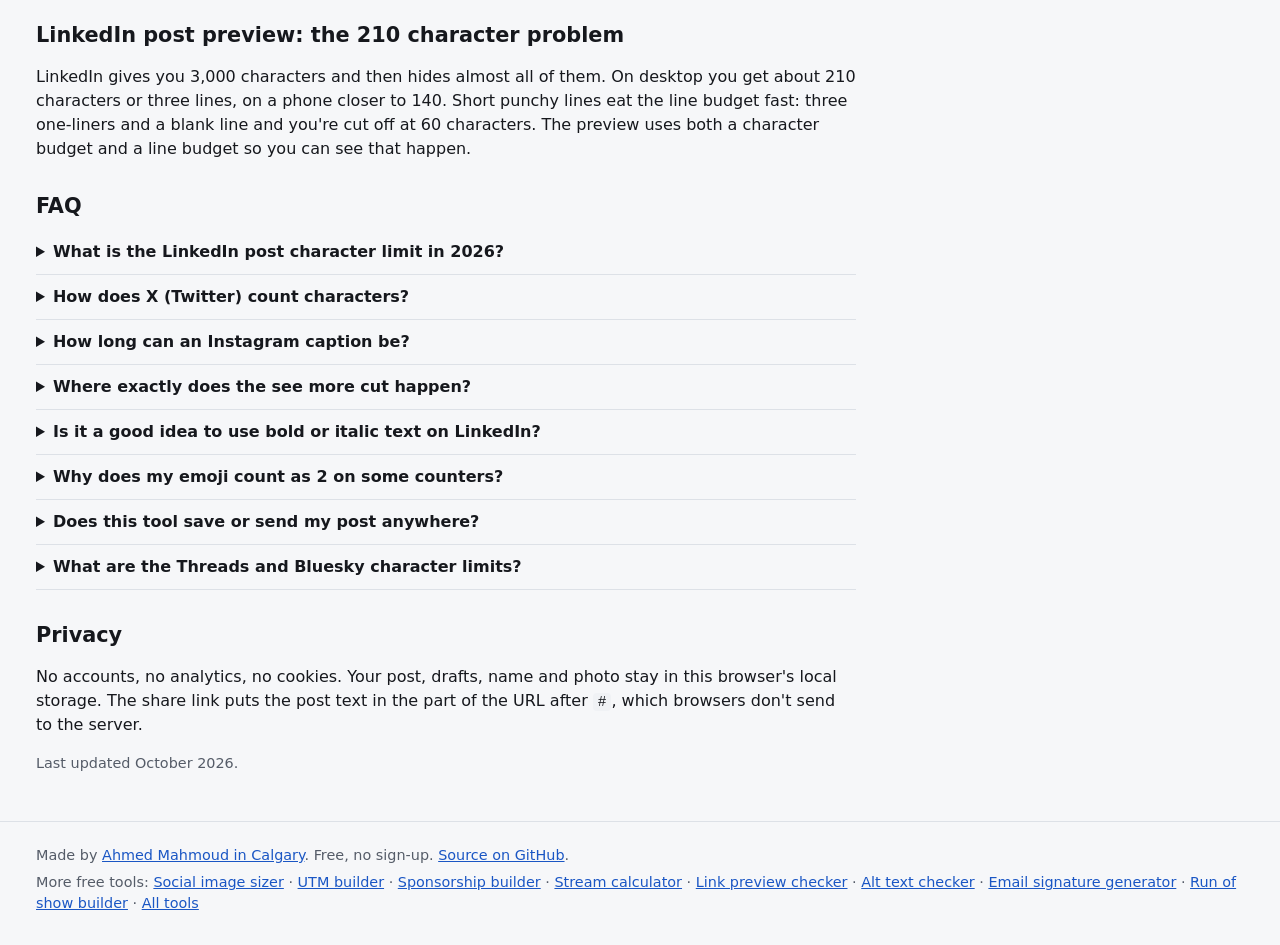
==== commit b8b8b0ce: "link the other tools" ====
--- a/index.html
+++ b/index.html
@@ -221,7 +221,7 @@
       <a href="https://mizoz.github.io/social-image-sizer/">Social image sizer</a> ·
       <a href="https://mizoz.github.io/utm-builder/">UTM builder</a> ·
       <a href="https://mizoz.github.io/sponsorship-builder/">Sponsorship builder</a> ·
-      <a href="https://mizoz.github.io/stream-calc/">Stream calculator</a>
+      <a href="https://mizoz.github.io/stream-calc/">Stream calculator</a> · <a href="https://mizoz.github.io/og-preview/">Link preview checker</a> · <a href="https://mizoz.github.io/alt-text-checker/">Alt text checker</a> · <a href="https://mizoz.github.io/email-signature/">Email signature generator</a> · <a href="https://mizoz.github.io/run-of-show/">Run of show builder</a> · <a href="https://mizoz.github.io/tools/">All tools</a>
     </p>
   </div>
 </footer>
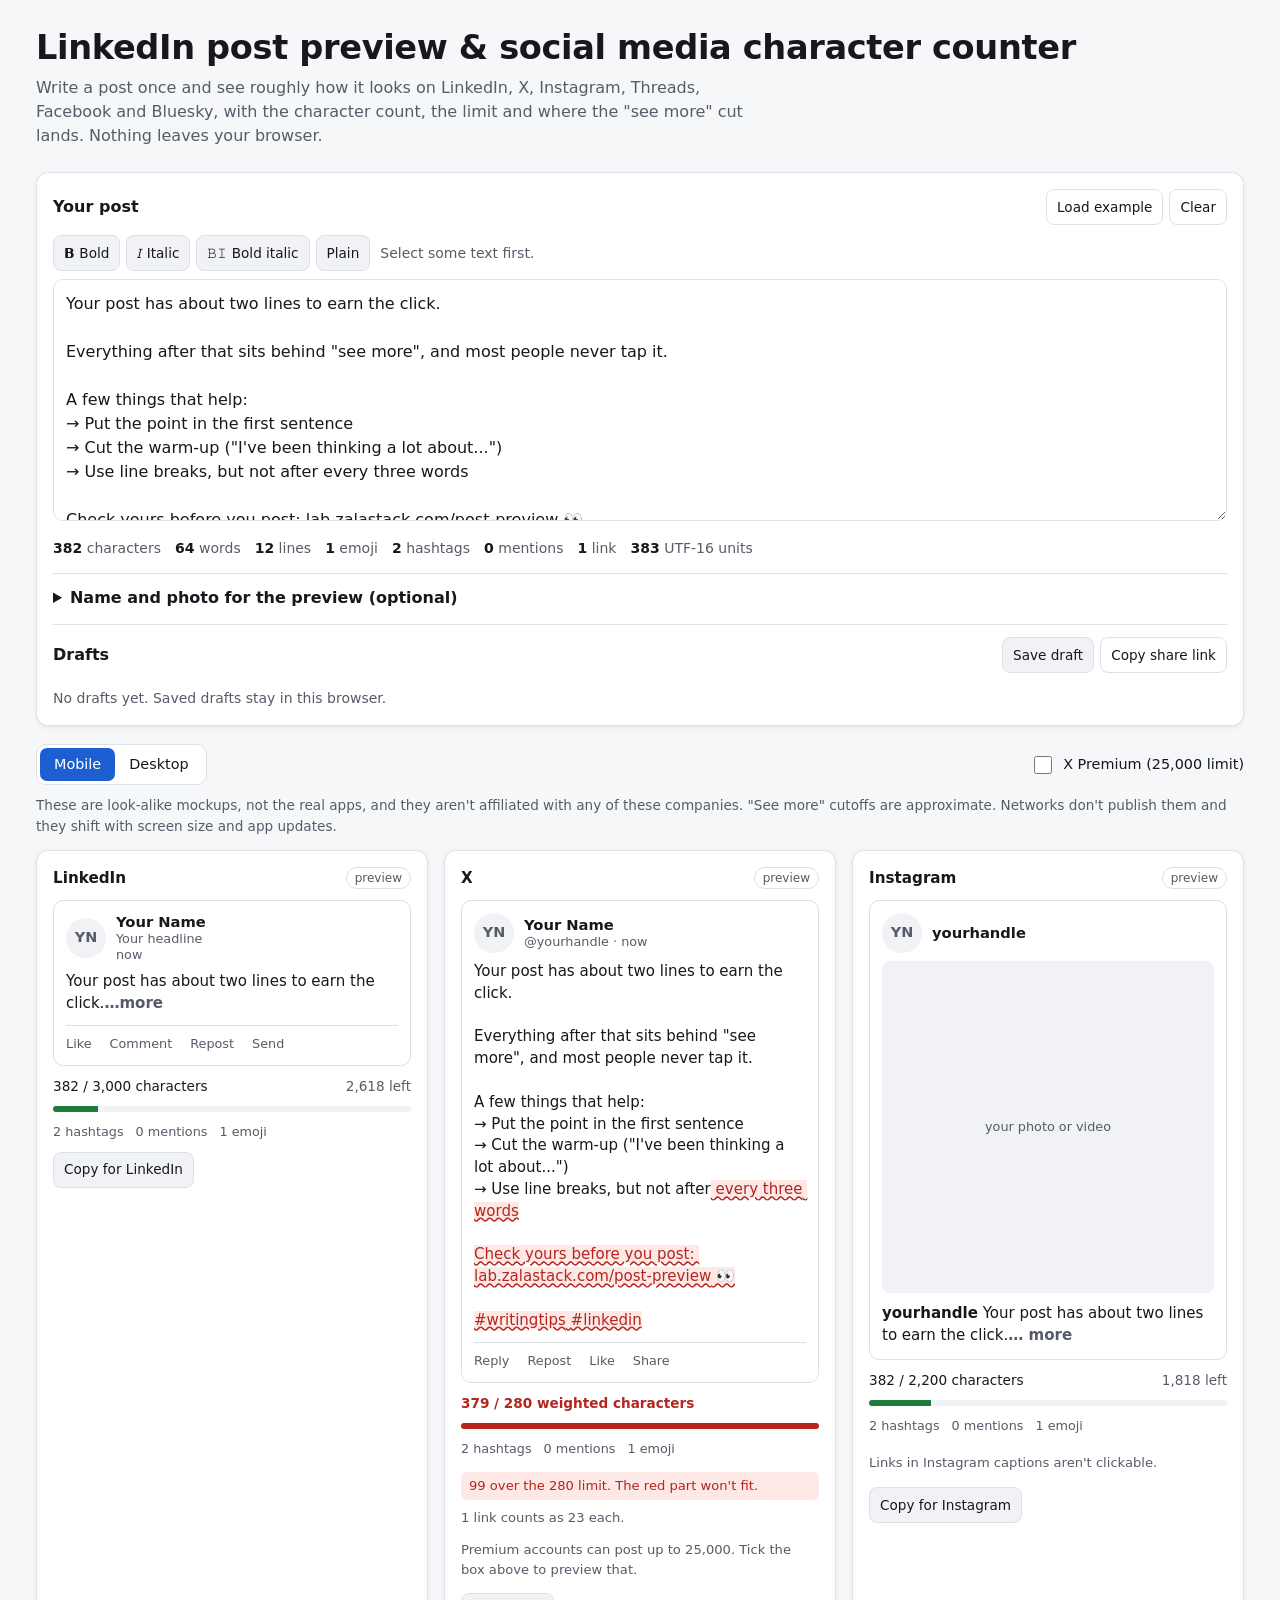
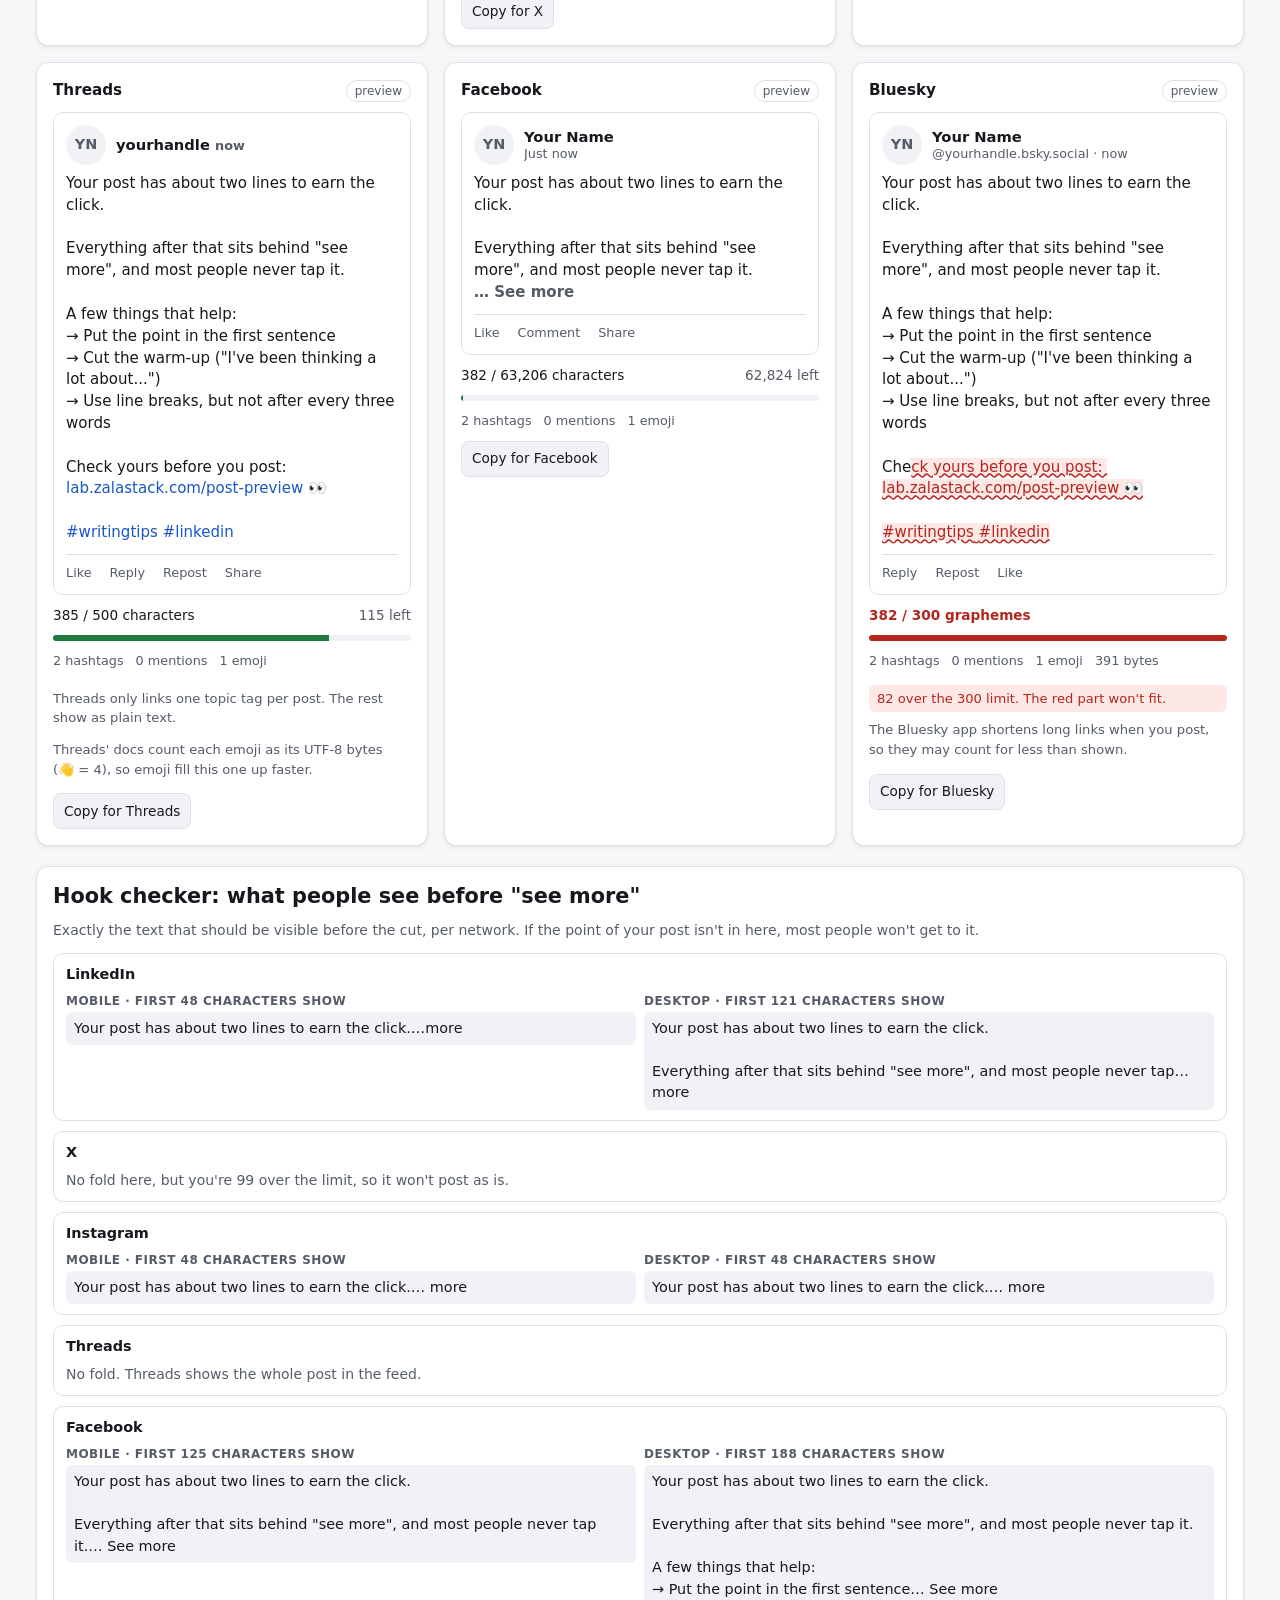
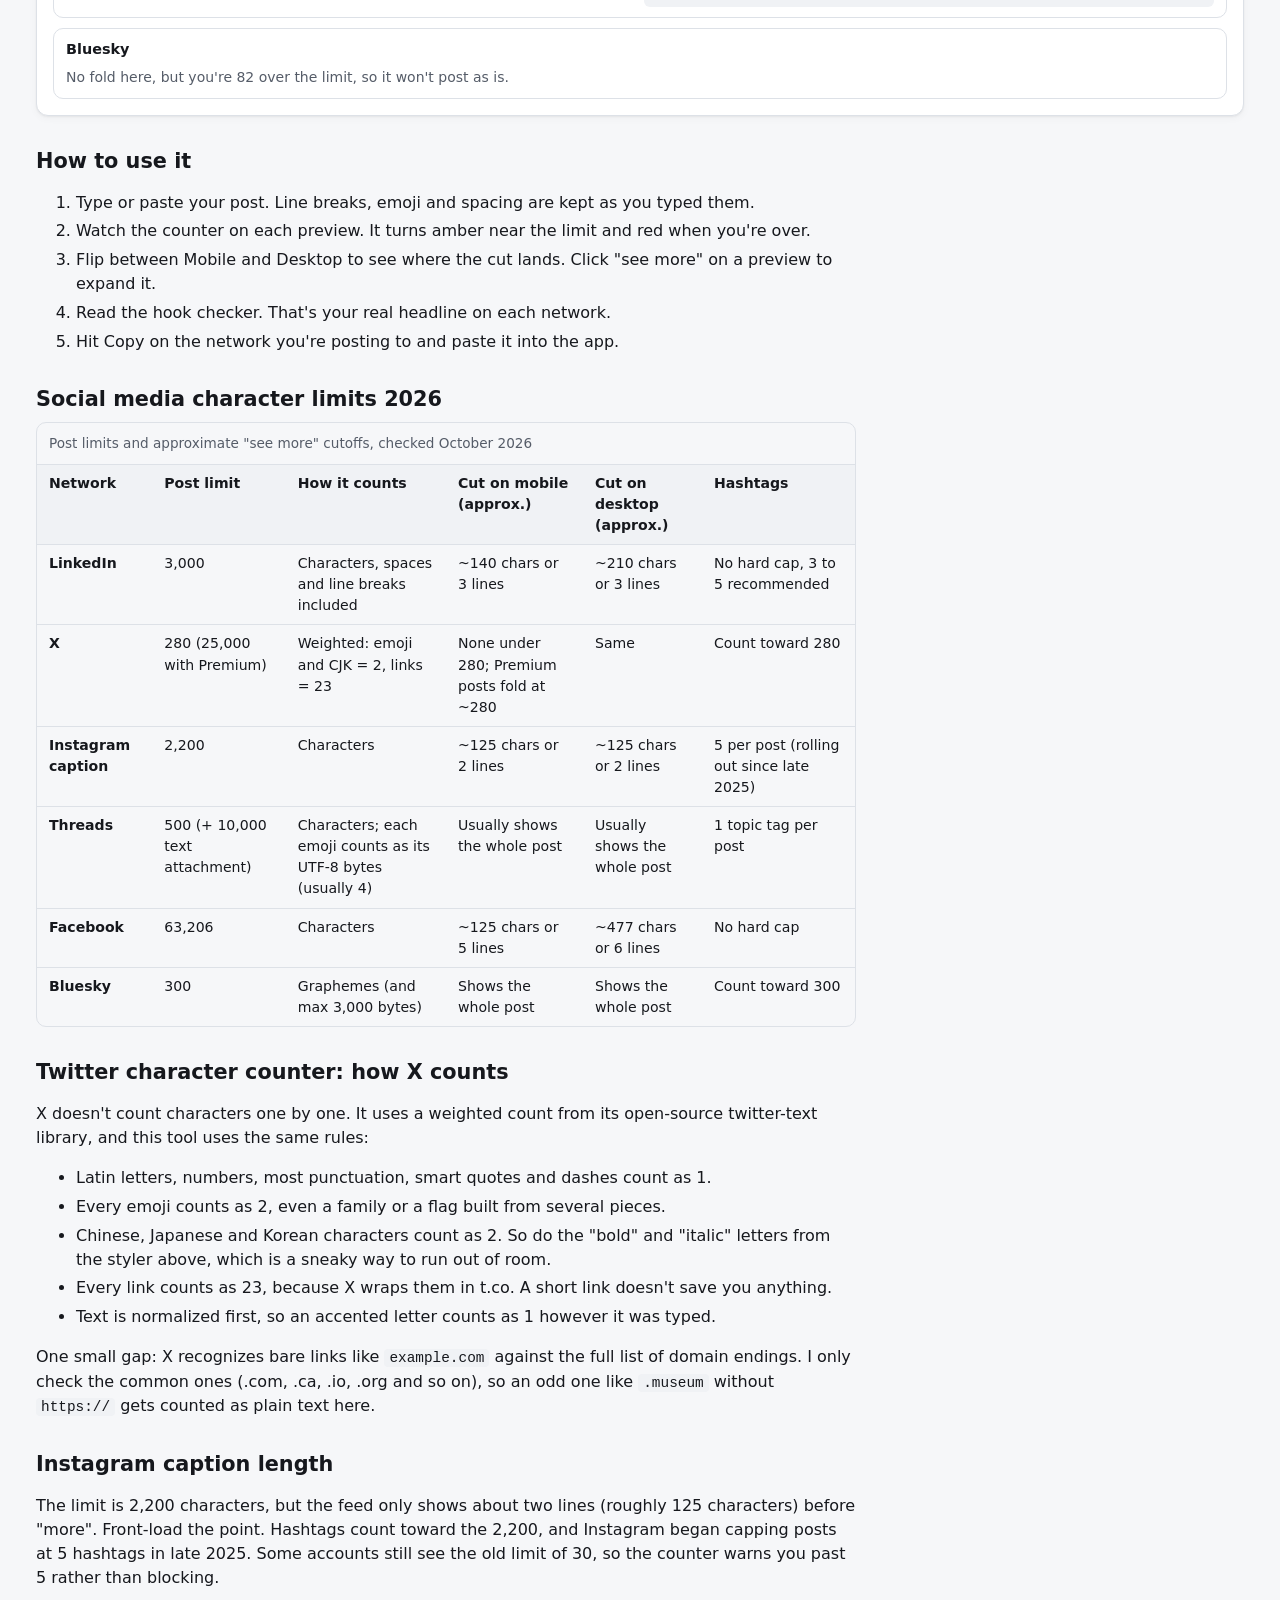
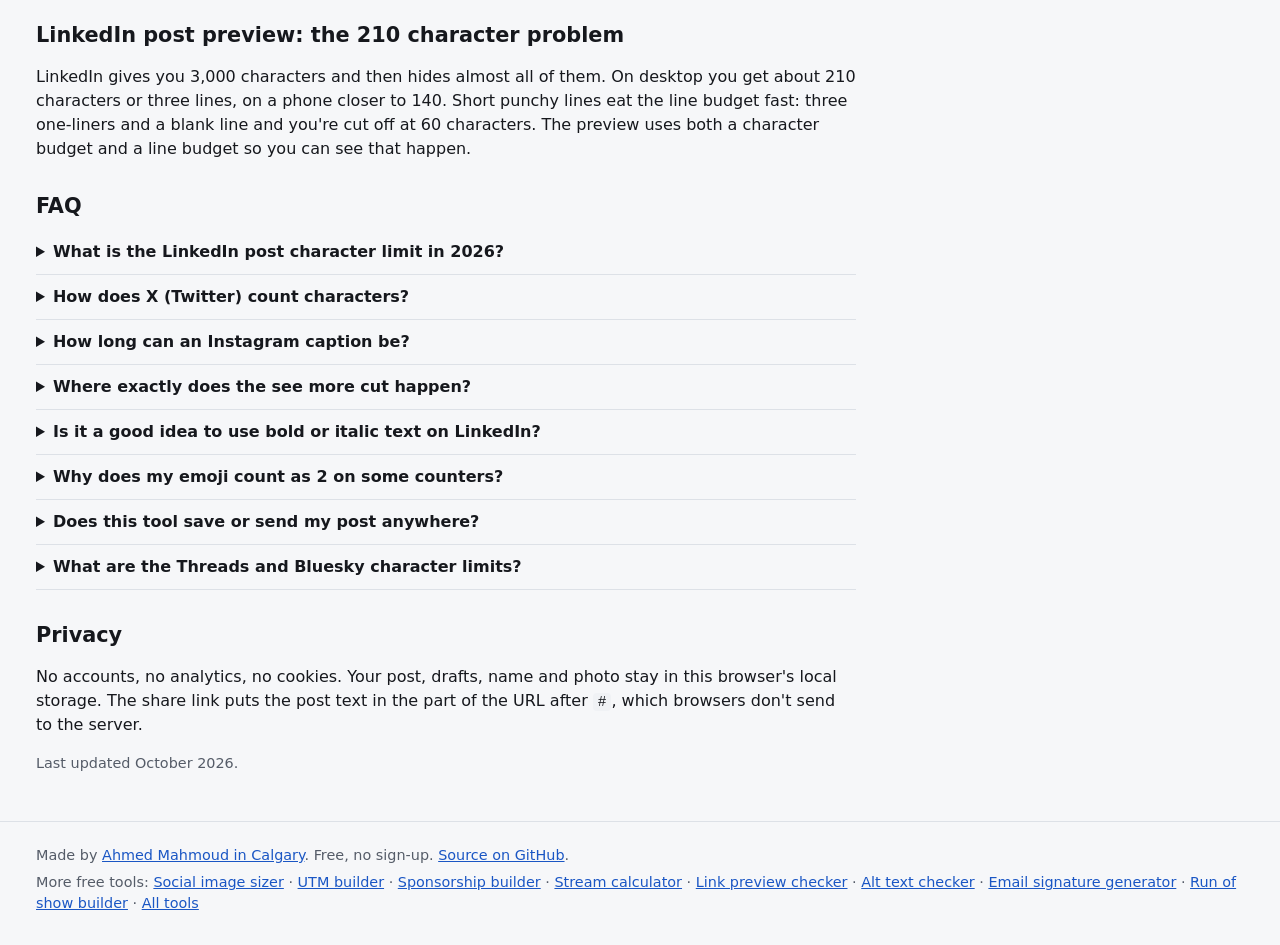
==== commit 9172af2b: "move to lab.zalastack.com" ====
--- a/index.html
+++ b/index.html
@@ -5,7 +5,7 @@
 <meta name="viewport" content="width=device-width, initial-scale=1">
 <title>LinkedIn Post Preview &amp; Social Media Character Counter</title>
 <meta name="description" content="Free LinkedIn post preview and character counter for X, Instagram, Threads, Facebook and Bluesky. See the see-more cutoff before you post.">
-<link rel="canonical" href="https://mizoz.github.io/post-preview/">
+<link rel="canonical" href="https://lab.zalastack.com/post-preview/">
 <meta name="theme-color" content="#f6f7f9" media="(prefers-color-scheme: light)">
 <meta name="theme-color" content="#14161a" media="(prefers-color-scheme: dark)">
 <meta name="color-scheme" content="light dark">
@@ -13,14 +13,14 @@
 <meta property="og:type" content="website">
 <meta property="og:title" content="Post Preview: LinkedIn post preview and social character counter">
 <meta property="og:description" content="Write once, see it on LinkedIn, X, Instagram, Threads, Facebook and Bluesky, with limits and see-more cutoffs.">
-<meta property="og:url" content="https://mizoz.github.io/post-preview/">
-<meta property="og:image" content="https://mizoz.github.io/post-preview/og.png">
+<meta property="og:url" content="https://lab.zalastack.com/post-preview/">
+<meta property="og:image" content="https://lab.zalastack.com/post-preview/og.png">
 <meta property="og:image:width" content="1200">
 <meta property="og:image:height" content="630">
 <meta name="twitter:card" content="summary_large_image">
 <meta name="twitter:title" content="Post Preview: LinkedIn post preview and social character counter">
 <meta name="twitter:description" content="Write once, see it on six networks, with character limits and see-more cutoffs. Free, no sign-up.">
-<meta name="twitter:image" content="https://mizoz.github.io/post-preview/og.png">
+<meta name="twitter:image" content="https://lab.zalastack.com/post-preview/og.png">
 <link rel="stylesheet" href="style.css">
 <script type="application/ld+json">
 {
@@ -29,13 +29,13 @@
     {
       "@type": "WebApplication",
       "name": "Post Preview",
-      "url": "https://mizoz.github.io/post-preview/",
+      "url": "https://lab.zalastack.com/post-preview/",
       "description": "Preview a social post on LinkedIn, X, Instagram, Threads, Facebook and Bluesky, with character limits and see-more cutoffs.",
       "applicationCategory": "UtilitiesApplication",
       "operatingSystem": "Any",
       "offers": {"@type": "Offer", "price": "0", "priceCurrency": "CAD"},
       "datePublished": "2026-10-21",
-      "author": {"@type":"Person","name":"Ahmed Mahmoud","url":"https://mizoz.github.io/","jobTitle":"Founder, FirstShow","address":{"@type":"PostalAddress","addressLocality":"Calgary","addressRegion":"AB","addressCountry":"CA"},"sameAs":["https://github.com/mizoz","https://www.linkedin.com/in/ahmed-m-82ba28169/","https://firstshow.ca"]}
+      "author": {"@type":"Person","name":"Ahmed Mahmoud","url":"https://lab.zalastack.com/","jobTitle":"Founder, FirstShow","address":{"@type":"PostalAddress","addressLocality":"Calgary","addressRegion":"AB","addressCountry":"CA"},"sameAs":["https://github.com/mizoz","https://www.linkedin.com/in/ahmed-m-82ba28169/","https://firstshow.ca"]}
     },
     {
       "@type": "HowTo",
@@ -216,12 +216,12 @@
 
 <footer class="foot">
   <div class="wrap">
-    <p>Made by <a href="https://mizoz.github.io/">Ahmed Mahmoud in Calgary</a>. Free, no sign-up. <a href="https://github.com/mizoz/post-preview">Source on GitHub</a>.</p>
+    <p>Made by <a href="https://lab.zalastack.com/">Ahmed Mahmoud in Calgary</a>. Free, no sign-up. <a href="https://github.com/mizoz/post-preview">Source on GitHub</a>.</p>
     <p class="more-tools">More free tools:
-      <a href="https://mizoz.github.io/social-image-sizer/">Social image sizer</a> ·
-      <a href="https://mizoz.github.io/utm-builder/">UTM builder</a> ·
-      <a href="https://mizoz.github.io/sponsorship-builder/">Sponsorship builder</a> ·
-      <a href="https://mizoz.github.io/stream-calc/">Stream calculator</a> · <a href="https://mizoz.github.io/og-preview/">Link preview checker</a> · <a href="https://mizoz.github.io/alt-text-checker/">Alt text checker</a> · <a href="https://mizoz.github.io/email-signature/">Email signature generator</a> · <a href="https://mizoz.github.io/run-of-show/">Run of show builder</a> · <a href="https://mizoz.github.io/tools/">All tools</a>
+      <a href="https://lab.zalastack.com/social-image-sizer/">Social image sizer</a> ·
+      <a href="https://lab.zalastack.com/utm-builder/">UTM builder</a> ·
+      <a href="https://lab.zalastack.com/sponsorship-builder/">Sponsorship builder</a> ·
+      <a href="https://lab.zalastack.com/stream-calc/">Stream calculator</a> · <a href="https://lab.zalastack.com/og-preview/">Link preview checker</a> · <a href="https://lab.zalastack.com/alt-text-checker/">Alt text checker</a> · <a href="https://lab.zalastack.com/email-signature/">Email signature generator</a> · <a href="https://lab.zalastack.com/run-of-show/">Run of show builder</a> · <a href="https://lab.zalastack.com/tools/">All tools</a>
     </p>
   </div>
 </footer>
